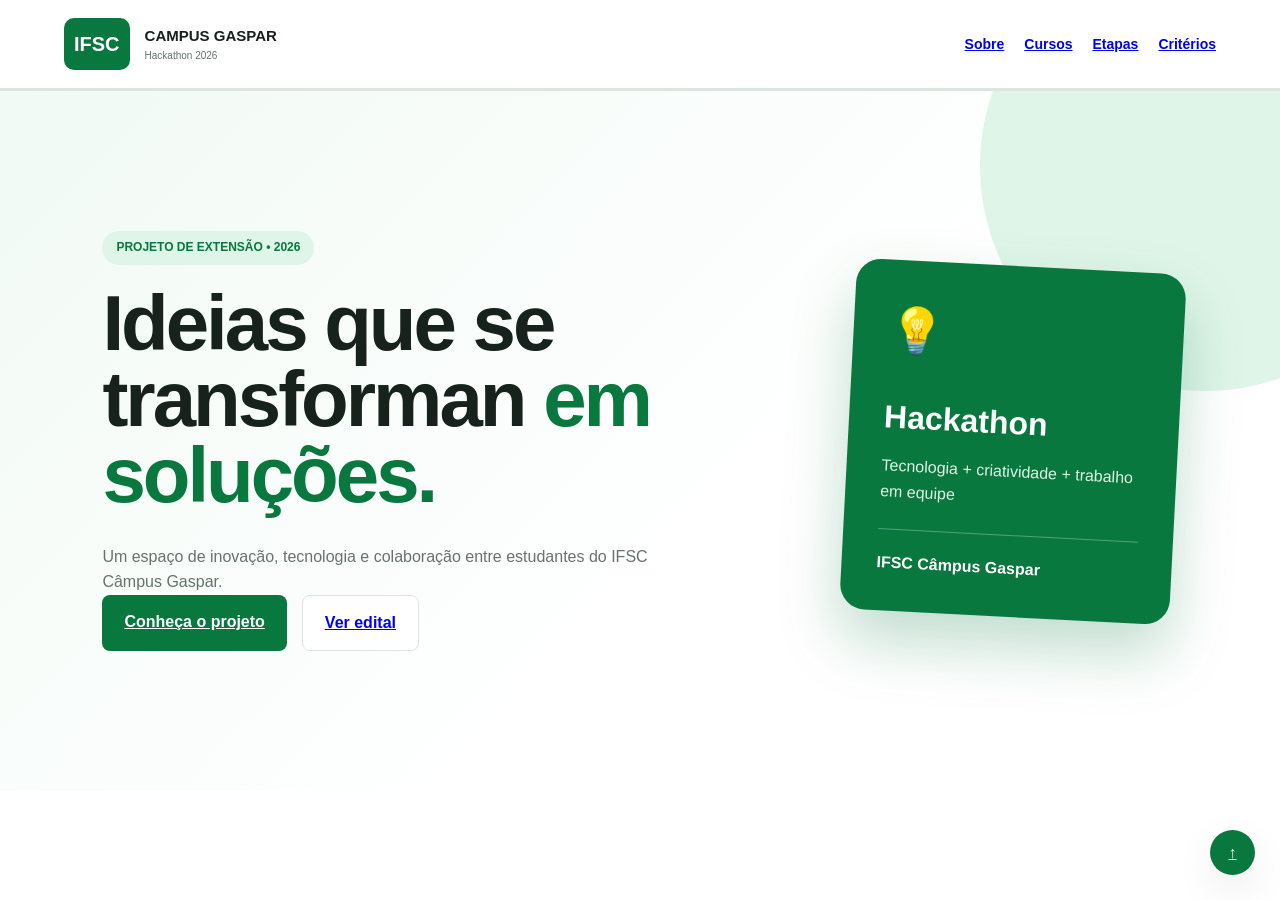
==== Avaliação PPi/Index.html @ 672ac5d4 "Add files via upload" ====
<!DOCTYPE html>
<html lang="en">
<head>
    <meta charset="UTF-8">
    <meta name="viewport" content="width=device-width, initial-scale=1.0">
    <title>Hackathon</title>
    <link rel="stylesheet" href="Estilo.css">
</head>

<body>

    <a href="#hero-conteudo" class="btn-topo">↑</a>

    <header class="cabecalho">
        <div class="logo">
            <span>IFSC</span>
            <div>
                <Strong>CAMPUS GASPAR</Strong>
                <small>Hackathon 2026</small>
            </div>
        </div>

        <nav class="navegacao">
            <a href="#sobre">Sobre</a>
            <a href="#cursos">Cursos</a>
            <a href="#etapas">Etapas</a>
            <a href="#criterios">Critérios</a>
        </nav>

    </header>

    <!-- Página em si -->
    <section class="Page">
        <div class="Page-1">
            <span class="Marcador">
                PROJETO DE EXTENSÃO • 2026
            </span>

            <h1>
                Ideias que se transforman <span>em soluções.</span>
            </h1>

            <p>
                Um espaço de inovação, tecnologia e colaboração
                entre estudantes do IFSC Câmpus Gaspar.
            </p>

            <div class="Page-botoes">
                <a href="#sobre" class="btn btn-principal">
                    Conheça o projeto
                </a>

                <a
                href="https://www.ifsc.edu.br/documents/d/campus-gaspar/edital-07_2026-hackathon-google-docs"
                target="_blank"
                class="btn btn-secundario"
                >
                    Ver edital
                </a>

            </div>

        </div>

        <div class="Page-1-card">

            <div class="icone">💡</div>

            <h2>Hackathon</h2>

            <p>
                Tecnologia + criatividade + trabalho em equipe
            </p>

            <div class="linha"></div>

            <strong>IFSC Câmpus Gaspar</strong>

        </div>

    </section>
</body>

</html>
---- Avaliação PPi/Estilo.css ----
:root {
    --verde: #08783e;
    --verde-escuro: #07552f;
    --verde-claro: #dff5e8;

    --amarelo: #f4c542;
    --branco: #ffffff;
    --preto: #17221c;

    --cinza: #66736b;
    --cinza-claro: #f5f7f5;

    --borda: #dce5df;

    --sombra:
        0 15px 40px rgba(0, 0, 0, 0.08);

    --raio: 20px;

    --max-width: 1180px;
}

body {
    font-family:
        Arial,
        Helvetica,
        sans-serif;

    background: var(--branco);
    color: var(--preto);

    line-height: 1.6;
}

* {
    margin: 0;
    padding: 0;
    box-sizing: border-box;
}

/*
    Botão voltar
*/

.btn-topo {
    position: fixed;

    right: 25px;
    bottom: 25px;

    z-index: 2000;

    width: 45px;
    height: 45px;

    display: flex;
    align-items: center;
    justify-content: center;

    background: var(--verde);
    color: white;

    border-radius: 50%;

    box-shadow: var(--sombra);

    transition:
        transform 0.3s ease,
        background 0.3s ease;
}

.btn-topo:hover {
    background: var(--verde-escuro);
    transform: translateY(-5px);
}

/*
    Cabeção
*/

.cabecalho {
    position: sticky;
    top: 0;

    z-index: 1000;

    display: flex;
    justify-content: space-between;
    align-items: center;

    padding: 18px 5%;

    background: rgba(255, 255, 255, 0.95);

    border-bottom: 3px solid var(--borda);

    backdrop-filter: blur(10px);
}

.logo {
    display: flex;
    align-items: center;
    gap: 15px;
}

.logo > span {
    background: var(--verde);
    color: white;
    font-size: 20px;
    font-weight: 800;
    padding: 10px 10px;
    border-radius: 10px;
    
}

.logo div{
    display: flex;
    flex-direction: column;
}

.logo small{
    color: var(--cinza);
    font-size: 10px;
}

.logo strong{
    font-size: 15px;
}

.navegacao{
    display: flex;
    gap: 20px;
}

.navegacao a {
    position: relative;
    font-size: 14px;
    font-weight: bold;
    transition:
        color 0.3s ease,
        transform 0.3s ease;
}

.navegacao a::after {
    content: "";

    position: absolute;

    left: 0;
    bottom: -10px;

    width: 0;
    height: 3px;

    background: var(--verde);

    transition: width 0.5s ease;
}

.navegacao a:hover {
    color: var(--verde);
    transform: translateY(-2px);
}

.navegacao a:hover::after {
    width: 100%;
}

/*
    Página em si
*/

.Page {
    position: relative;
    min-height: 700px;
    display: flex;
    align-items: center;
    justify-content: space-between;
    gap: 80px;
    padding: 100px clamp(25px, 8vw, 120px);
    overflow: hidden;

    background:
        linear-gradient(
            135deg,
            #f1faf5 0%,
            #ffffff 60%
        );
}

.Page::before {
    content: "";
    position: absolute;

    width: 450px;
    height: 450px;
    right: -150px;
    top: -150px;

    background: var(--verde-claro);
    border-radius: 50%;

    z-index: 0;
}

.Page-1 {
    position: relative;
    z-index: 2;
    max-width: 650px;
    flex: 1;
    animation: aparecer 0.8s ease;
}

.Marcador{
    display: inline-block;
    margin-bottom: 20px;
    padding: 7px 14px;
    border-radius: 50px;
    background: var(--verde-claro);
    color: var(--verde);
    font-size: 12px;
    font-weight: bold;
}

.Page h1 {
    font-size: clamp(45px, 7vw, 78px);
    line-height: 0.98;
    letter-spacing: -3px;
    margin-bottom: 30px;
}

.Page-1 h1 span{
    color: var(--verde);
}

.Page p{
    max-width: 580px;
    color: var(--cinza);
}

.Page-botoes {
    display: flex;
    gap: 15px;
    flex-wrap: wrap;
}

.btn {
    display: inline-block;
    padding: 14px 22px;
    border-radius: 8px;
    font-weight: bold;

    transition:
        transform 0.3s ease,
        box-shadow 0.3s ease,
        background 0.3s ease;
}

.btn:hover {
    transform: translateY(-4px);
    box-shadow: 0 10px 25px rgba(0, 0, 0, 0.12);
}

.btn-principal {
    background: var(--verde);
    color: white;
}

.btn-principal:hover {
    background: var(--verde-escuro);
}

.btn-secundario {
    border: 1px solid var(--borda);
    background: white;
}

.Page-1-card {
    position: relative;
    z-index: 2;
    width: 330px;
    flex-shrink: 0;
    padding: 35px;
    background: var(--verde);
    color: white;
    border-radius: 25px;

    box-shadow:
        0 30px 60px rgba(8, 120, 62, 0.25);

    transform: rotate(3deg);

    transition:
        transform 0.4s ease;
}

.Page-1-card:hover {
    transform: rotate(0deg) translateY(-10px);
}

.icone {
    font-size: 45px;
    margin-bottom: 25px;
}

.Page-1-card h2 {
    font-size: 32px;
}

.Page-1-card p {
    color: #dff5e8;
    margin: 10px 0 25px;
}

.linha {
    height: 1px;
    background: rgba(255, 255, 255, 0.3);
    margin-bottom: 20px;
}







/* 
   Animação
*/

@keyframes aparecer {

    from {
        opacity: 0;
        transform: translateY(30px);
    }

    to {
        opacity: 1;
        transform: translateY(0);
    }

}


/* 
   Respondividade
*/

@media (max-width: 900px) {

    .cabecalho {
        padding: 15px 4%;
    }

    .navegacao {
        gap: 15px;
    }

    .Page {
        flex-direction: column;

        align-items: flex-start;

        padding: 80px 6%;
    }

    .Page-1-card {
        align-self: center;
    }

    .sobre-grid {
        grid-template-columns: 1fr;
    }

    .cards-cursos {
        grid-template-columns:
            repeat(2, 1fr);
    }

    .timeline {
        grid-template-columns:
            repeat(2, 1fr);
    }

    .timeline::before {
        display: none;
    }

    .criterios-grid {
        grid-template-columns:
            repeat(2, 1fr);
    }

    .tecnologia {
        flex-direction: column;

        align-items: flex-start;
    }

}


@media (max-width: 600px) {

    .cabecalho {
        position: relative;

        flex-direction: column;

        gap: 20px;
    }

    .navegacao {
        width: 100%;

        justify-content: center;

        flex-wrap: wrap;
    }

    .Page {
        min-height: auto;

        padding: 70px 6%;
    }

    .Page h1 {
        letter-spacing: -2px;
    }

    .Page-1-card {
        width: 100%;

        transform: none;
    }

    .Page-1-card:hover {
        transform: translateY(-5px);
    }

    .secao {
        padding: 80px 20px;
    }

    .cards-cursos {
        grid-template-columns: 1fr;
    }

    .timeline {
        grid-template-columns: 1fr;
    }

    .criterios-grid {
        grid-template-columns: 1fr;
    }

    .tecnologia {
        padding: 70px 6%;
    }

    .tecnologia-destaque {
        width: 100%;

        transform: none;
    }

    .footer-conteudo {
        flex-direction: column;
    }

}
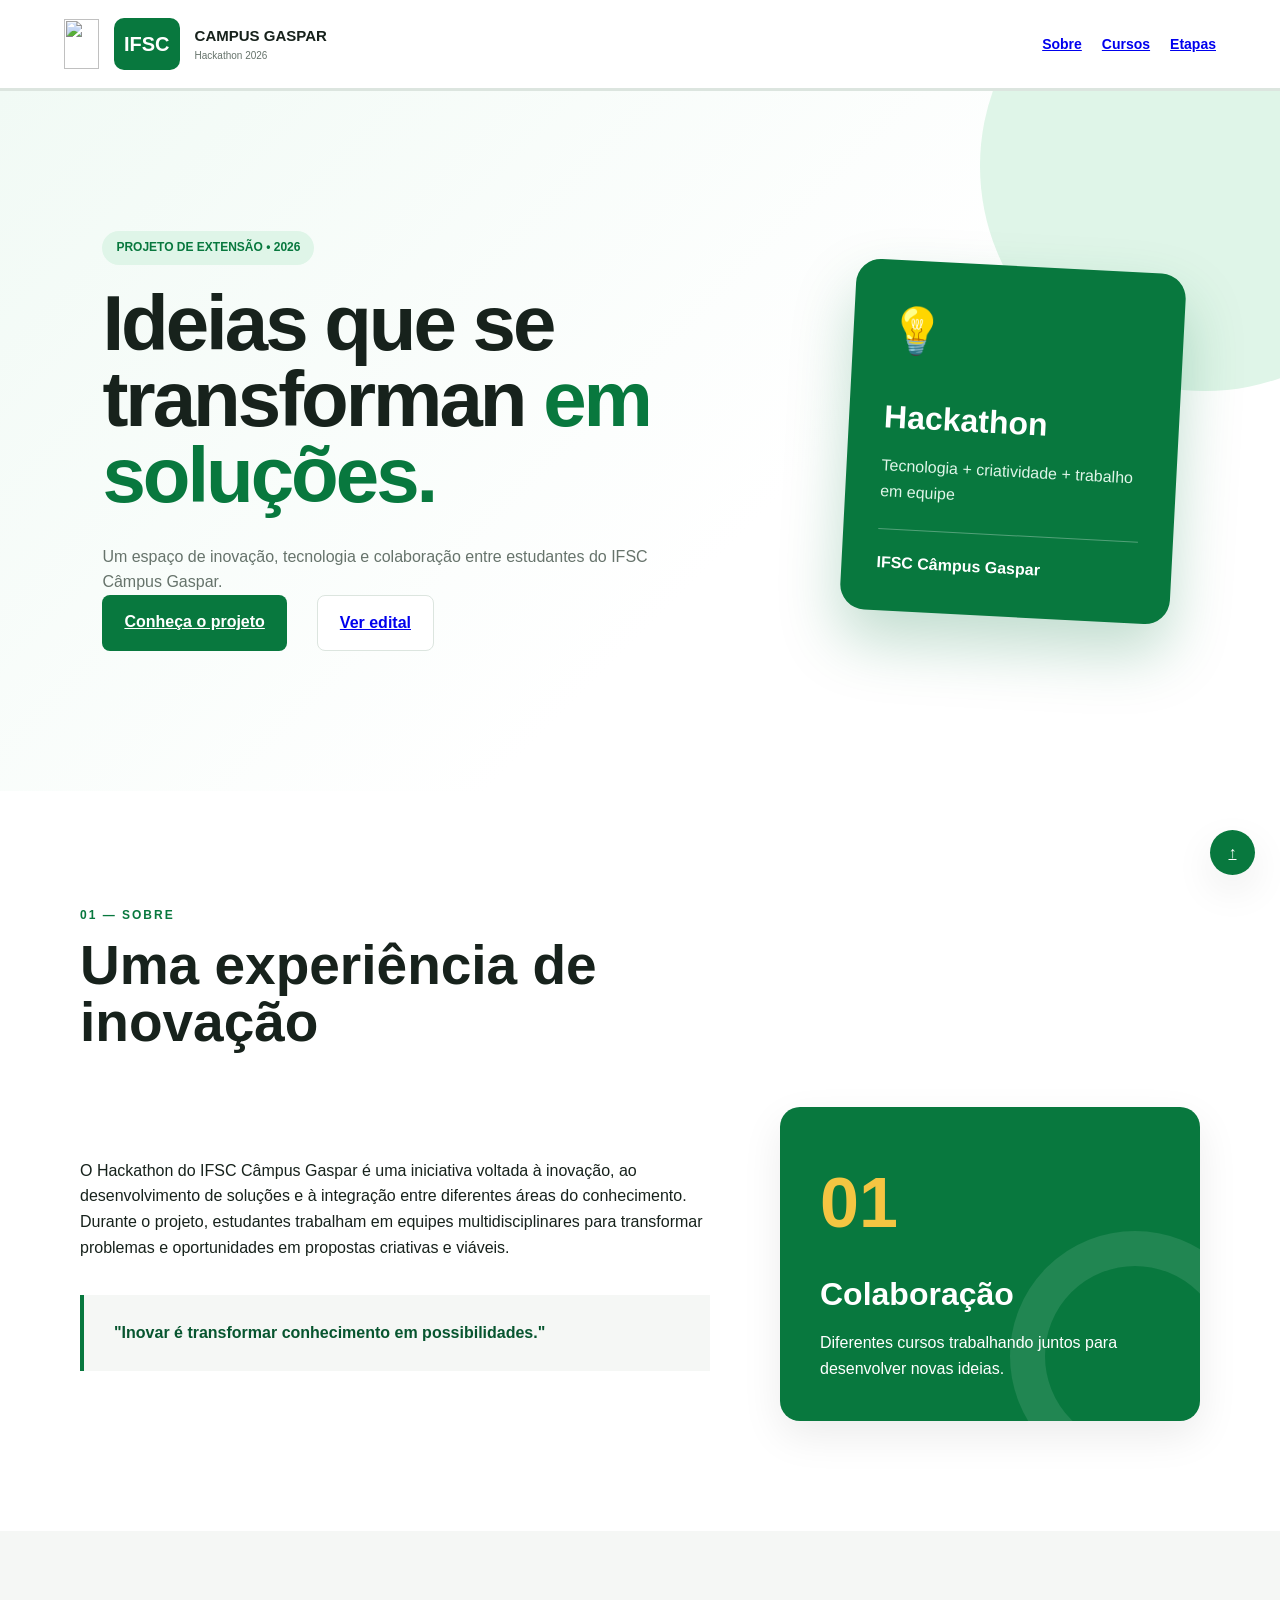
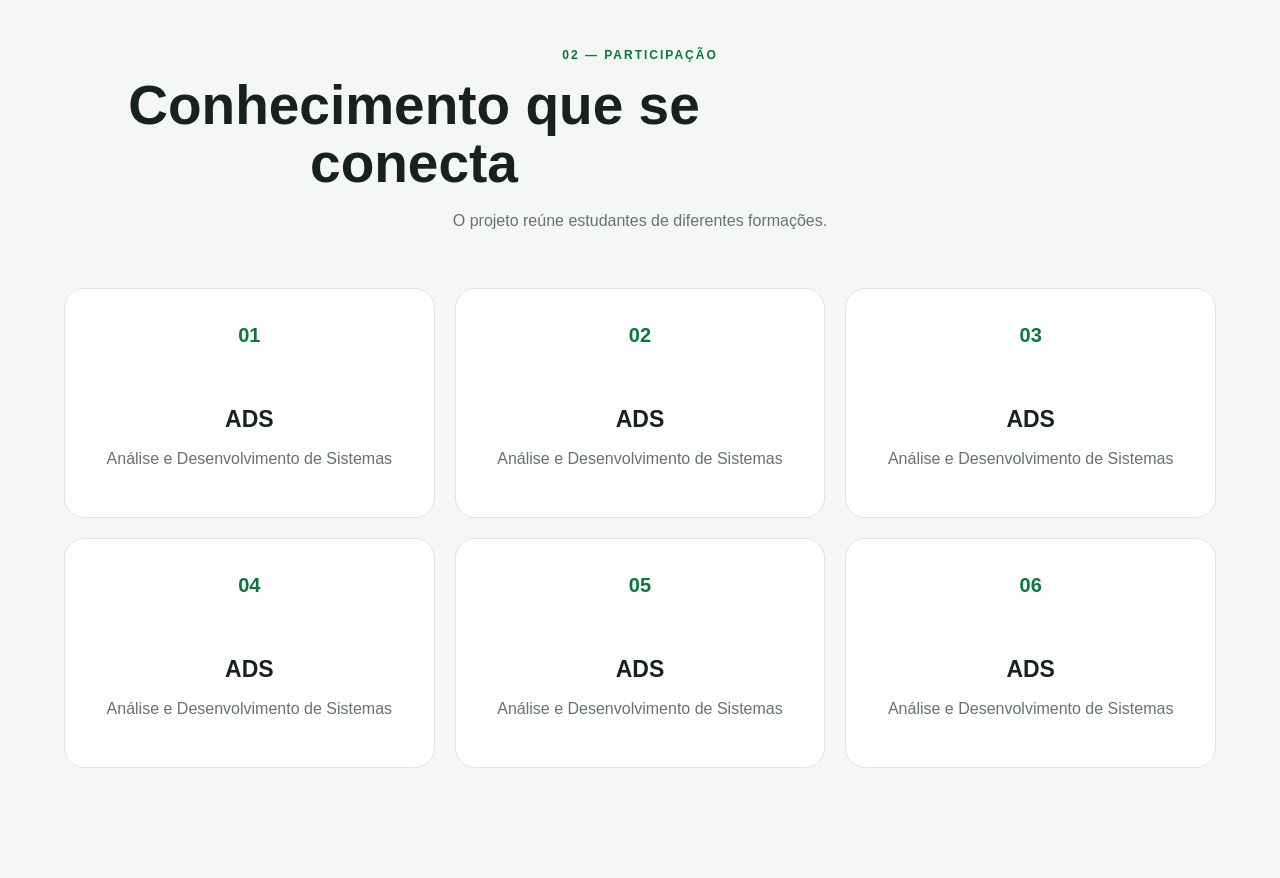
==== commit ea7840c2: "quase feito" ====
--- a/Avaliação PPi/Index.html
+++ b/Avaliação PPi/Index.html
@@ -13,6 +13,7 @@
 
     <header class="cabecalho">
         <div class="logo">
+            <img src="https://encrypted-tbn0.gstatic.com/images?q=tbn:ANd9GcSTreRYwphaZBnJIPN8gteJlhI1EMRX1iT_yOsigk08jQ&s=10" alt="">
             <span>IFSC</span>
             <div>
                 <Strong>CAMPUS GASPAR</Strong>
@@ -24,7 +25,6 @@
             <a href="#sobre">Sobre</a>
             <a href="#cursos">Cursos</a>
             <a href="#etapas">Etapas</a>
-            <a href="#criterios">Critérios</a>
         </nav>
 
     </header>
@@ -37,7 +37,7 @@
             </span>
 
             <h1>
-                Ideias que se transforman <span>em soluções.</span>
+                Ideias que se transforman <span><strong>em soluções.</strong></span>
             </h1>
 
             <p>
@@ -79,6 +79,112 @@
         </div>
 
     </section>
+
+    <!-- Sobre-->
+    <section class="secao" id="sobre">
+        <div class="titulo-secao">
+            <span>01 — SOBRE</span>
+            <h2>Uma experiência de inovação</h2>
+        </div>
+
+        <div class="sobre-grid">
+            <article class="sobre-texto">
+                <p>
+                    O Hackathon do IFSC Câmpus Gaspar é uma iniciativa
+                    voltada à inovação, ao desenvolvimento de soluções
+                    e à integração entre diferentes áreas do conhecimento.
+                </p>
+
+                <p>
+                    Durante o projeto, estudantes trabalham em equipes
+                    multidisciplinares para transformar problemas e
+                    oportunidades em propostas criativas e viáveis.
+                </p>
+
+                <blockquote>
+                    "Inovar é transformar conhecimento em possibilidades."
+                </blockquote>
+
+            </article>
+
+            <aside class="sobre-destaque">
+                <Span class="numero">01</Span>
+
+                <h3>Colaboração</h3>
+
+                <p>
+                    Diferentes cursos trabalhando juntos para
+                    desenvolver novas ideias.
+                </p>
+
+            </aside>
+
+        </div>
+
+    </section>
+
+    <!-- CURSOS -->
+    <section class="secao cursos" id="cursos">
+        <div class="titulo-secao" id="cursos">
+            <span>02 — PARTICIPAÇÃO</span>
+            <h2>Conhecimento que se conecta</h2>
+            <p>
+                O projeto reúne estudantes de diferentes formações.
+            </p>
+        </div>
+        
+        <div class="cards-cursos">
+        
+            <article class="curso-card">
+                <span>01</span>
+                <h3>ADS</h3>
+                <p>
+                    Análise e Desenvolvimento de Sistemas
+                </p>
+            </article>
+
+            <article class="curso-card">
+                <span>02</span>
+                <h3>ADS</h3>
+                <p>
+                    Análise e Desenvolvimento de Sistemas
+                </p>
+            </article>
+
+            <article class="curso-card">
+                <span>03</span>
+                <h3>ADS</h3>
+                <p>
+                    Análise e Desenvolvimento de Sistemas
+                </p>
+            </article>
+
+            <article class="curso-card">
+                <span>04</span>
+                <h3>ADS</h3>
+                <p>
+                    Análise e Desenvolvimento de Sistemas
+                </p>
+            </article>
+
+            <article class="curso-card">
+                <span>05</span>
+                <h3>ADS</h3>
+                <p>
+                    Análise e Desenvolvimento de Sistemas
+                </p>
+            </article>
+
+            <article class="curso-card">
+                <span>06</span>
+                <h3>ADS</h3>
+                <p>
+                    Análise e Desenvolvimento de Sistemas
+                </p>
+            </article>
+        </div>
+
+    </section>
 </body>
 
 </html>
--- a/Avaliação PPi/Estilo.css
+++ b/Avaliação PPi/Estilo.css
@@ -102,6 +102,12 @@
     display: flex;
     align-items: center;
     gap: 15px;
+    
+}
+
+.logo img{
+    height: 50px;
+    width: 35px;
 }
 
 .logo > span {
@@ -241,7 +247,7 @@
 
 .Page-botoes {
     display: flex;
-    gap: 15px;
+    gap: 30px;
     flex-wrap: wrap;
 }
 
@@ -319,10 +325,160 @@
     margin-bottom: 20px;
 }
 
-
-
-
-
+/*
+    Seções
+*/
+
+.secao {
+    max-width: var(--max-width);
+    margin: auto;
+    padding: 110px 30px;
+}
+
+.titulo-secao {
+    margin-bottom: 55px;
+}
+
+.titulo-secao > span {
+    color: var(--verde);
+    font-size: 12px;
+    font-weight: bold;
+    letter-spacing: 2px;
+}
+
+.titulo-secao h2 {
+    max-width: 700px;
+    margin-top: 10px;
+    font-size: clamp(35px, 5vw, 55px);
+    line-height: 1.05;
+}
+
+.titulo-secao p {
+    color: var(--cinza);
+    margin-top: 15px;
+}
+
+.centralizado h2 {
+    margin-left: auto;
+    margin-right: auto;
+}
+
+/*
+    Sobre
+*/
+
+.sobre-grid {
+    display: grid;
+    grid-template-columns:1.5fr 1fr;
+    gap: 70px;
+    align-items: center;
+}
+
+.sobre_texto p{
+    color: var(--cinza);
+    font-size: 20px;
+    margin-bottom: 25px;
+}
+
+blockquote {
+    position: relative;
+    margin-top: 35px;
+    padding: 25px 30px;
+    border-left: 4px solid var(--verde);
+    background: var(--cinza-claro);
+    font-weight: bold;
+    color: var(--verde-escuro);
+}
+
+.sobre-destaque {
+    position: relative;
+    padding: 40px;
+    background: var(--verde);
+    color: white;
+    border-radius: var(--raio);
+    overflow: hidden;
+    box-shadow: var(--sombra);
+}
+
+.sobre-destaque::after {
+    content: "";
+    position: absolute;
+    right: -60px;
+    bottom: -60px;
+    width: 180px;
+    height: 180px;
+    border: 35px solid rgba(255, 255, 255, 0.1);
+    border-radius: 50%;
+}
+
+.numero {
+    font-size: 70px;
+    color: var(--amarelo);
+    font-weight: 900;
+}
+
+.sobre-destaque h3 {
+    font-size: 32px;
+    margin: 10px 0;
+}
+
+/*
+    Cursos
+*/
+
+.cursos {
+    max-width: none;
+    padding-left: 5%;
+    padding-right: 5%;
+    background: var(--cinza-claro);
+}
+
+#cursos{
+    margin-left: auto;
+    margin-right: auto;
+    text-align: center;
+}
+
+.cards-cursos {
+    max-width: var(--max-width);
+    margin: auto;
+    display: grid;
+    grid-template-columns: repeat(3, 1fr);
+    gap: 20px;
+}
+
+.curso-card {
+    position: relative;
+    min-height: 230px;
+    padding: 30px;
+    background: white;
+    border: 1px solid var(--borda);
+    border-radius: var(--raio);
+    overflow: hidden;
+    transition: transform 0.3s ease, box-shadow 0.3s ease, border-color 0.3s ease;
+}
+
+.curso-card:hover {
+    transform: translateY(-8px);
+    border-color: var(--verde);
+    box-shadow: var(--sombra);
+}
+
+.curso-card span {
+    color: var(--verde);
+    font-weight: bold;
+    font-size: 20px;
+}
+
+.curso-card h3 {
+    margin-top: 50px;
+    font-size: 23px;
+}
+
+.curso-card p {
+    color: var(--cinza);
+    margin-top: 8px;
+}
 
 
 /* 
